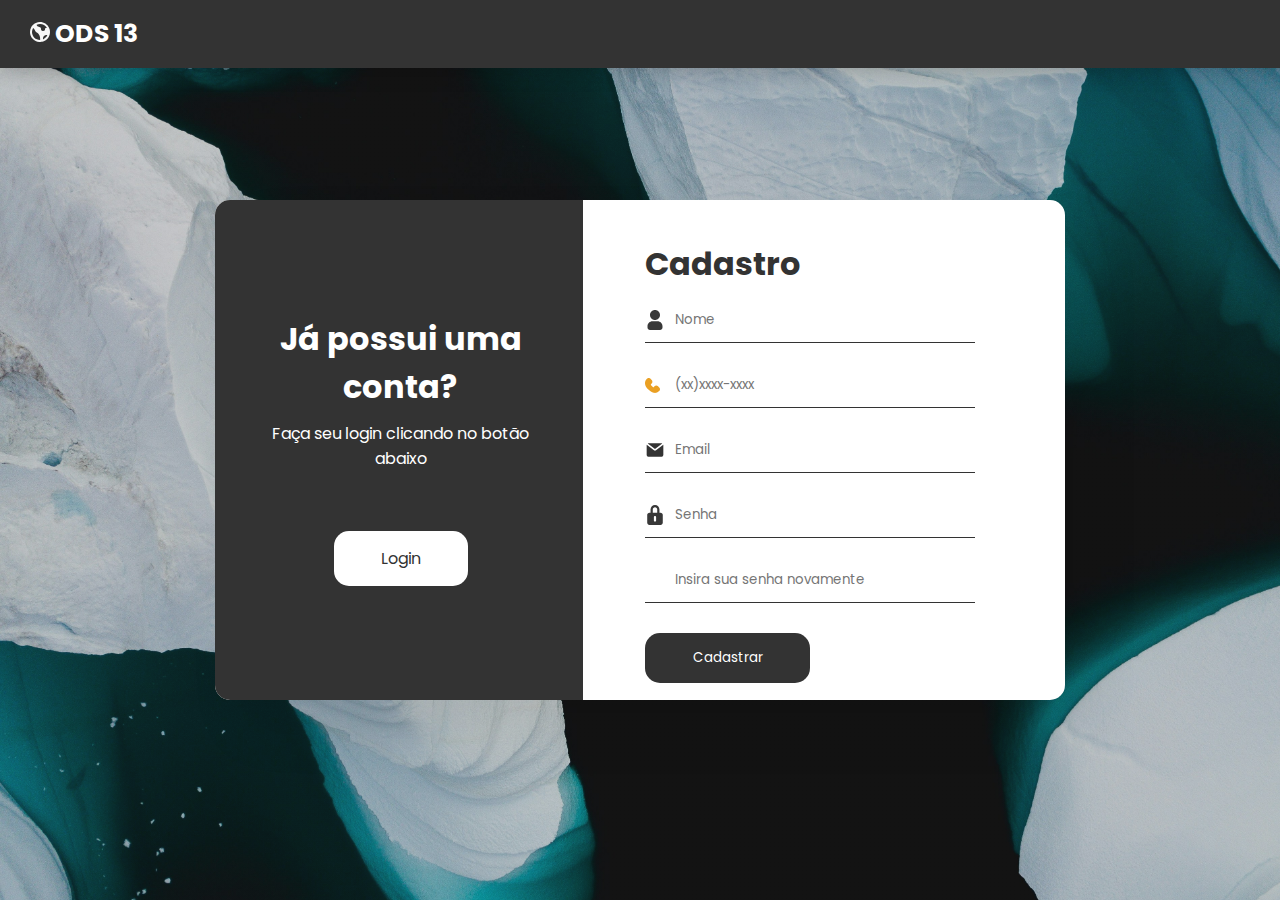
==== cadastro.html @ a1a76537 "Add files via upload" ====
<!DOCTYPE html>
<html lang="en">

<head>
    <meta charset="UTF-8">
    <meta name="viewport" content="width=device-width, initial-scale=1.0">
    <title>Tela de Cadastro</title>
    <link rel="stylesheet" href="css/style_form.css">
</head>


<body>

    <header>
        <nav class="navbar">
            <div class="logo"><a href="index.html"><img src="/public/icon/world_white.svg" alt="icone_planeta">  ODS 13</a></div>
        </nav>
    </header>

    <div class="container_form">
        <div class="cadastro_form">
            <form action="index.html">
                <h1>Cadastro</h1>
                <div class="form_interno">
                    <input class="input_icon input_nome" type="text" placeholder="Nome" name="email" required>
                    <label></label>
                </div>
                <div class="form_interno">
                    <input class="input_icon input_telefone" type="tel" placeholder="(xx)xxxx-xxxx" name="phone" pattern="\(\d{2}\)\d{4,5}-\d{4}$"
                        required>
                    <label></label>
                </div>
                <div class="form_interno">
                    <input class="input_icon input_email" type="email" placeholder="Email" name="email" required>
                    <label></label>
                </div>
                <div class="form_interno">
                    <input class="input_icon input_senha" type="password" placeholder="Senha" name="password" required>
                    <label></label>
                </div>
                <div class="form_interno">
                    <input class="input_icon input_senha2" type="password" placeholder="Insira sua senha novamente" name="password_verify" required>
                    <label></label>
                </div>
                <button class="button button_cinza">Cadastrar</button>
            </form>

            <div class="overlay_container">
                <div class="overlay overlay_left">
                    <div class="overlay_painel">
                        <h1>Já possui uma conta?</h1>
                        <p>Faça seu login clicando no botão abaixo</p>
                        <a href="login.html" class="button button_branco">Login</a>
                    </div>
                </div>
            </div>
        </div>
    </div>
</body>

</html>
---- css/style_form.css ----
@import url('https://fonts.googleapis.com/css2?family=Poppins:ital,wght@0,100;0,200;0,300;0,400;0,500;0,600;0,700;0,800;0,900;1,100;1,200;1,300;1,400;1,500;1,600;1,700;1,800;1,900&display=swap');

* {
    padding: 0;
    margin: 0;
    box-sizing: border-box;
    font-family: 'Poppins', sans-serif;
}

/*cores principais*/
:root {
    --cinza-main: #333333;
    --cinza-claro: #f8f8f8;
}


header {
    width: 100%;
    position: fixed;
    top: 0;
    background-color: var(--cinza-main);
    z-index: 100;
    font-size: 13px;
}

.navbar {
    display: flex;
    justify-content: space-between;
    align-items: center;
    padding: 15px 5px 15px 30px;
    box-shadow: 0px 0px 25px #0000003f;
}


.navbar a {
    text-decoration: none;
    color: white;
}

.logo {
    font-weight: bold;
    font-size: 25px;
}








body {
    height: 100vh;
    background-image: linear-gradient(to top, transparent 0%, #4747471e 0%), url('../public/img/annie-spratt-BqYttheZzUo-unsplash.jpg');
    background-repeat: no-repeat;
    background-size: cover;
    display: grid;
    align-content: center;
    justify-content: center;
    color: var(--cinza-main);
}


.container_form {
    position: relative;
    background-color: rgb(255, 255, 255) ;
    width: 850px;
    height: 500px;
    box-shadow: 25px 30px 55px rgba(0, 0, 0, 0.075);
    border-radius: 15px;
    overflow: hidden;
}

.login_form {
    position: absolute;
    width: 60%;
    height: 100%;
    padding: 60px 40px;
}

.login_form .h1_login {
    padding: 10px 0px 50px;
}

.cadastro_form {
    position: absolute;
    width: 60%;
    left: 40%;
    height: 100%;
    padding: 40px 40px;
}

form {
    height: 100%;
    display: flex;
    flex-direction: column;
    padding: 0px 50px;
}

.form_interno {
    position: relative;
    width: 100%;
}

.login_form .form_interno{
    margin: 10px 0px;
}

.cadastro_form .form_interno{
    margin: 5px 0px;
}

input {
    width: 100%;
    padding: 12px 0px;
    border: 0;
    margin: 5px 0px;
    border-bottom: 1px solid var(--cinza-main);
    outline: none;
}


.input_icon {
    background-repeat: no-repeat;
    background-position: 0 center;
    padding-left: 30px;
}

.input_email {
    background-image: url('../public/icon/envelope.svg');
    background-size: 20px;
}

.input_senha {
    background-image: url(../public/icon/Lock.svg);
    background-size: 20px;
}

.input_nome {
    background-image: url(../public/icon/User.svg);
    background-size: 20px;
}

.input_telefone {
    background-image: url(../public/icon/Phone.svg);
    background-size: 15px;
}

.input_senha2 {
    background-image: url(../public/icon/lock2.svg);
    background-size: 20px;
}




.forgot_password {
    padding-top: 10px;
    text-decoration: none;
    color: var(--cinza-main);
    font-size: small;
}

.forgot_password:hover {
    text-decoration: underline;
}

.button {
    padding: 13px 45px;
    border-radius: 15px;
    border: 2px solid transparent;
    transition-duration: 0.4s;
    cursor: pointer;
    text-decoration: none;
}

.button_cinza {
    background: var(--cinza-main);
    color: rgb(255, 255, 255);
}

.login_form .button_cinza {
    width: 50%;
    margin-top: 40px;
}

.cadastro_form .button_cinza{
    width: 50%;
    margin-top: 20px;
}

.button_branco {
    background-color: rgb(255, 255, 255);
    color: var(--cinza-main);
}

.button_cinza:hover {
    background-color: #ffffff;
    color: var(--cinza-main);
    border: 2px solid var(--cinza-main);
}

.button_branco:hover {
    color: #ffffff;
    background-color: var(--cinza-main);
    border: 2px solid white;

}


.overlay_container {
    position: absolute;
    top: 0;
    left: 100%;
    width: 30%;
    height: 100%;
}

.overlay {
    position: relative;
    background-color: var(--cinza-main);
    color: white;
    height: 100%;
    width: 250%;
}

.overlay_painel {
    position: absolute;
    display: flex;
    align-items: center;
    justify-content: center;
    flex-direction: column;
    text-align: center;
    padding: 0px 40px;
    height: 100%;
    width: 340px;
}

.overlay_painel p {
    margin: 10px 0 60px;
}

.overlay_left {
    left: -565%;
    padding: 0 30px;
}
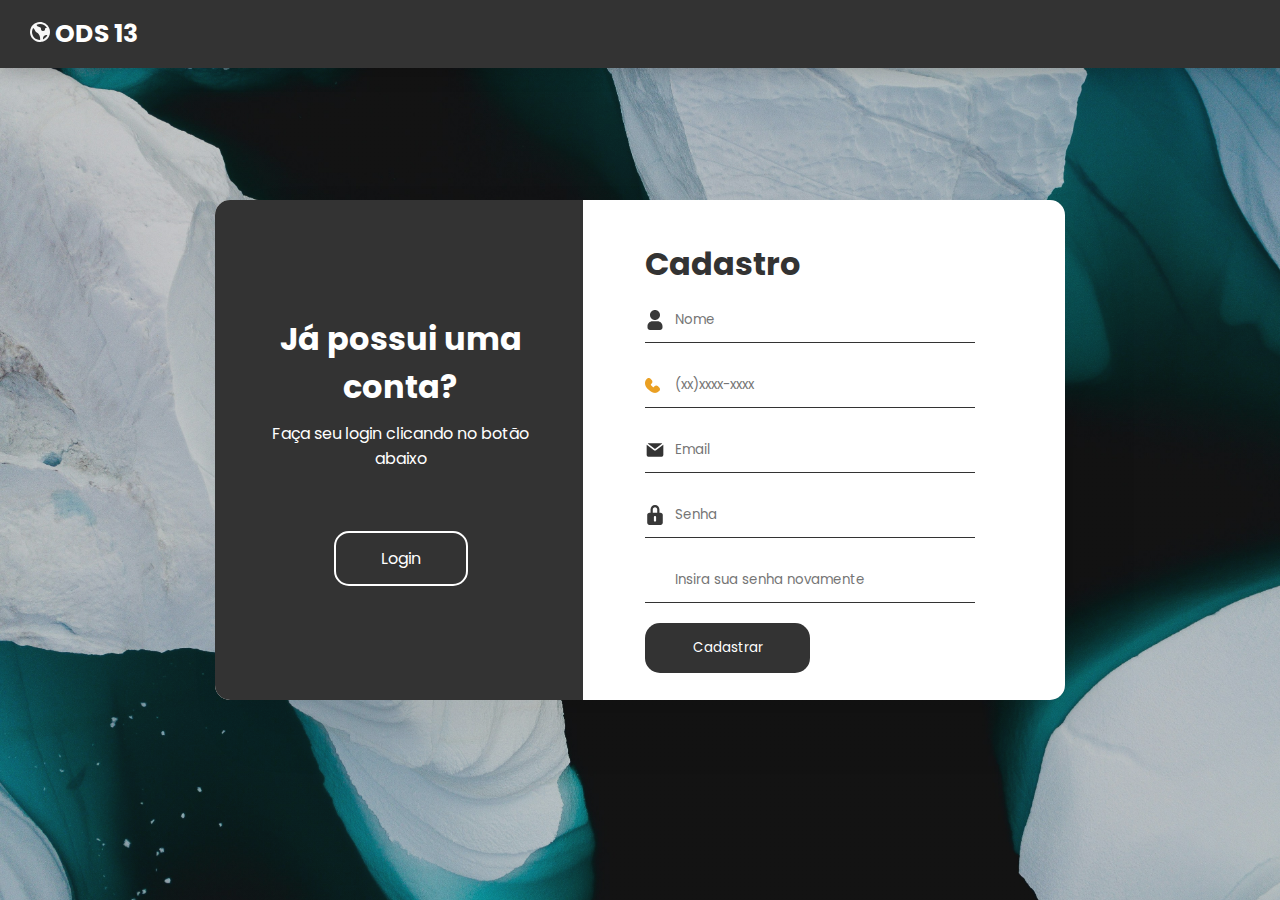
==== commit aadab6b3: "img_update" ====
--- a/cadastro.html
+++ b/cadastro.html
@@ -13,7 +13,7 @@
 
     <header>
         <nav class="navbar">
-            <div class="logo"><a href="index.html"><img src="/public/icon/world_white.svg" alt="icone_planeta">  ODS 13</a></div>
+            <div class="logo"><a href="index.html"><img src="./public/icon/world_white.svg" alt="icone_planeta">  ODS 13</a></div>
         </nav>
     </header>
 
--- a/css/style_form.css
+++ b/css/style_form.css
@@ -11,6 +11,7 @@
 :root {
     --cinza-main: #333333;
     --cinza-claro: #f8f8f8;
+    --amarelo-main: #eaa023;
 }
 
 
@@ -42,7 +43,10 @@
     font-size: 25px;
 }
 
-
+.navbar .logo:hover{
+    transition-duration: 0.4s;
+    filter: brightness(0) saturate(100%) invert(55%) sepia(100%) saturate(400%) hue-rotate(358deg) brightness(103%) contrast(84%);
+}
 
 
 
@@ -186,26 +190,25 @@
 
 .cadastro_form .button_cinza{
     width: 50%;
-    margin-top: 20px;
+    margin-top: 10px;
 }
 
 .button_branco {
-    background-color: rgb(255, 255, 255);
-    color: var(--cinza-main);
-}
-
-.button_cinza:hover {
-    background-color: #ffffff;
-    color: var(--cinza-main);
-    border: 2px solid var(--cinza-main);
-}
-
-.button_branco:hover {
     color: #ffffff;
     background-color: var(--cinza-main);
     border: 2px solid white;
-
-}
+}
+
+.button_cinza:hover {
+    background-color: var(--amarelo-main);
+    color: var(--cinza-claro);
+}
+
+.button_branco:hover {
+    background-color: rgb(255, 255, 255);
+    color: var(--cinza-main);
+}
+
 
 
 .overlay_container {
